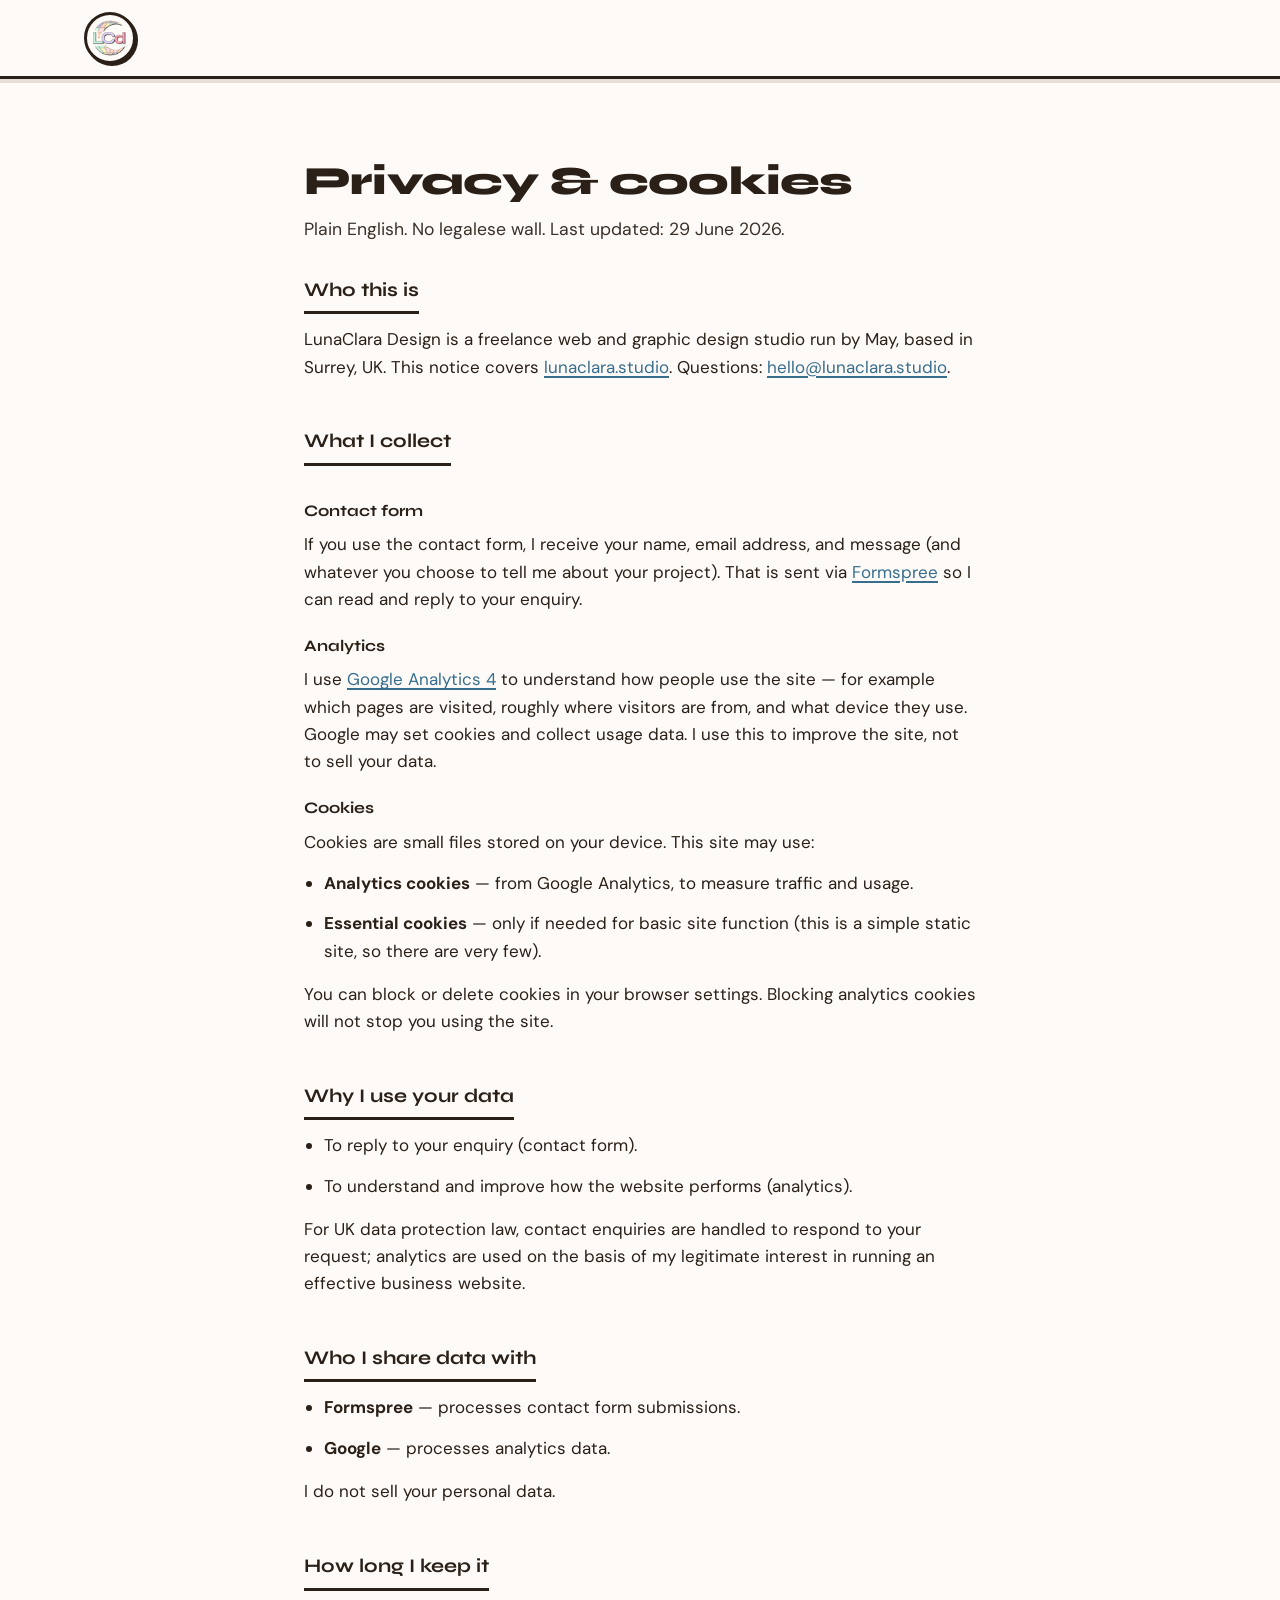
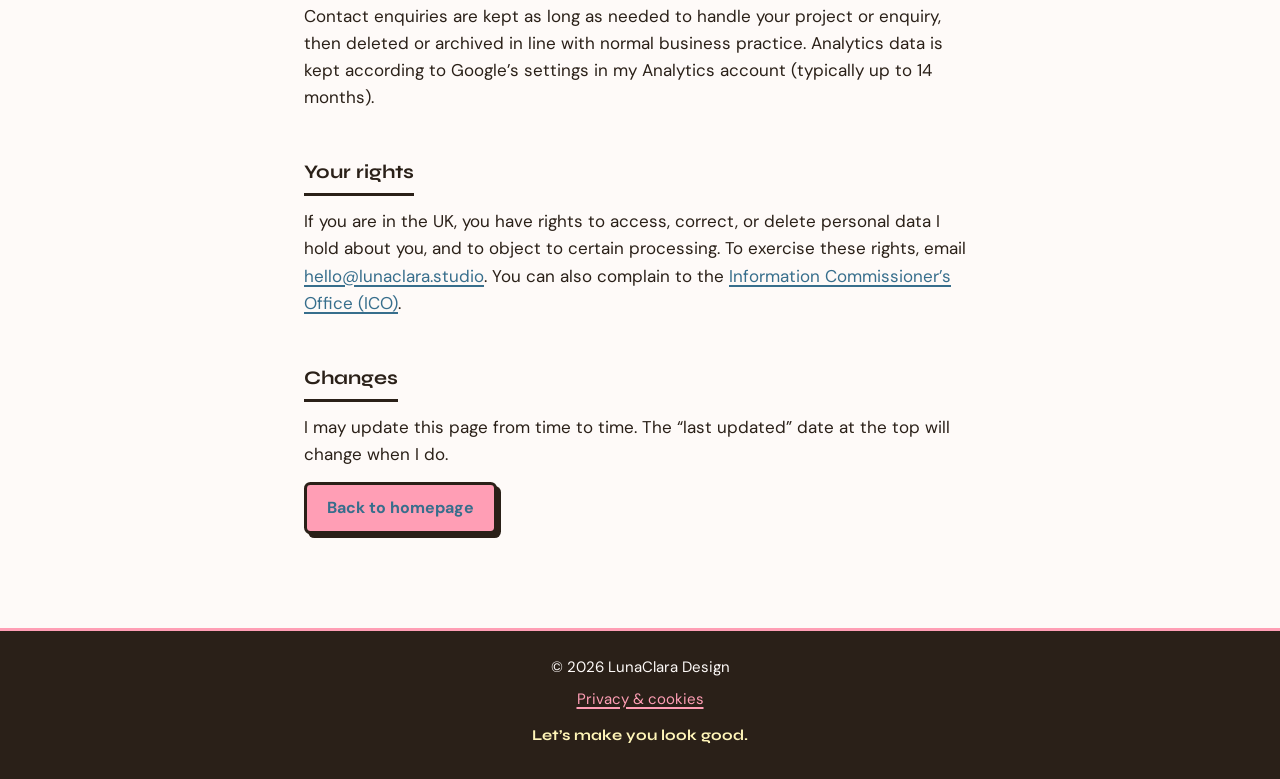
==== privacy.html @ 6fb6e013 "Add UK privacy and cookies page with site-wide disclosures. Publish privacy.html covering GA4 and co" ====
<!DOCTYPE html>
<html lang="en-GB">
<head>
  <!-- Google tag (gtag.js) -->
  <script async src="https://www.googletagmanager.com/gtag/js?id=G-HLLFFQ79LY"></script>
  <script>
    window.dataLayer = window.dataLayer || [];
    function gtag(){dataLayer.push(arguments);}
    gtag('js', new Date());
    gtag('config', 'G-HLLFFQ79LY');
  </script>
  <meta charset="UTF-8">
  <meta name="viewport" content="width=device-width, initial-scale=1.0">
  <meta name="description" content="Privacy and cookies notice for LunaClara Design — how we handle contact enquiries, analytics, and your data.">
  <meta name="theme-color" content="#2a2018">
  <title>Privacy &amp; cookies | LunaClara Design</title>
  <link rel="icon" href="assets/favicon/favicon.ico?v=1" sizes="any">
  <link rel="icon" type="image/png" sizes="32x32" href="assets/favicon/favicon-32x32.png?v=1">
  <link rel="icon" type="image/png" sizes="16x16" href="assets/favicon/favicon-16x16.png?v=1">
  <link rel="apple-touch-icon" href="assets/favicon/apple-touch-icon.png?v=1">
  <link rel="manifest" href="assets/favicon/site.webmanifest?v=1">
  <link rel="preconnect" href="https://fonts.googleapis.com">
  <link rel="preconnect" href="https://fonts.gstatic.com" crossorigin>
  <link href="https://fonts.googleapis.com/css2?family=DM+Sans:ital,opsz,wght@0,9..40,400;0,9..40,500;0,9..40,600;0,9..40,700;1,9..40,400&family=Syne:wght@600;700;800&display=swap" rel="stylesheet">
  <link rel="stylesheet" href="css/styles.css?v=cursor7">
</head>
<body>
  <a class="skip-link" href="#main">Skip to content</a>

  <header class="site-header" id="top">
    <div class="header-inner">
      <a class="logo-link" href="index.html" aria-label="LunaClara Design — home">
        <img src="assets/icon.png?v=6" alt="LunaClara Design" class="logo-img" decoding="async">
      </a>
    </div>
  </header>

  <main id="main">
    <section class="section section-legal" aria-labelledby="privacy-heading">
      <div class="section-inner legal-prose">
        <header class="section-header">
          <h1 id="privacy-heading" class="section-title">Privacy &amp; cookies</h1>
          <p class="section-intro">Plain English. No legalese wall. Last updated: 29 June 2026.</p>
        </header>

        <h2>Who this is</h2>
        <p>LunaClara Design is a freelance web and graphic design studio run by May, based in Surrey, UK. This notice covers <a href="https://lunaclara.studio">lunaclara.studio</a>. Questions: <a href="mailto:hello@lunaclara.studio">hello@lunaclara.studio</a>.</p>

        <h2>What I collect</h2>
        <h3>Contact form</h3>
        <p>If you use the contact form, I receive your name, email address, and message (and whatever you choose to tell me about your project). That is sent via <a href="https://formspree.io/legal/privacy-policy/" rel="noopener noreferrer">Formspree</a> so I can read and reply to your enquiry.</p>
        <h3>Analytics</h3>
        <p>I use <a href="https://policies.google.com/privacy" rel="noopener noreferrer">Google Analytics 4</a> to understand how people use the site — for example which pages are visited, roughly where visitors are from, and what device they use. Google may set cookies and collect usage data. I use this to improve the site, not to sell your data.</p>
        <h3>Cookies</h3>
        <p>Cookies are small files stored on your device. This site may use:</p>
        <ul>
          <li><strong>Analytics cookies</strong> — from Google Analytics, to measure traffic and usage.</li>
          <li><strong>Essential cookies</strong> — only if needed for basic site function (this is a simple static site, so there are very few).</li>
        </ul>
        <p>You can block or delete cookies in your browser settings. Blocking analytics cookies will not stop you using the site.</p>

        <h2>Why I use your data</h2>
        <ul>
          <li>To reply to your enquiry (contact form).</li>
          <li>To understand and improve how the website performs (analytics).</li>
        </ul>
        <p>For UK data protection law, contact enquiries are handled to respond to your request; analytics are used on the basis of my legitimate interest in running an effective business website.</p>

        <h2>Who I share data with</h2>
        <ul>
          <li><strong>Formspree</strong> — processes contact form submissions.</li>
          <li><strong>Google</strong> — processes analytics data.</li>
        </ul>
        <p>I do not sell your personal data.</p>

        <h2>How long I keep it</h2>
        <p>Contact enquiries are kept as long as needed to handle your project or enquiry, then deleted or archived in line with normal business practice. Analytics data is kept according to Google’s settings in my Analytics account (typically up to 14 months).</p>

        <h2>Your rights</h2>
        <p>If you are in the UK, you have rights to access, correct, or delete personal data I hold about you, and to object to certain processing. To exercise these rights, email <a href="mailto:hello@lunaclara.studio">hello@lunaclara.studio</a>. You can also complain to the <a href="https://ico.org.uk/" rel="noopener noreferrer">Information Commissioner’s Office (ICO)</a>.</p>

        <h2>Changes</h2>
        <p>I may update this page from time to time. The “last updated” date at the top will change when I do.</p>

        <p class="legal-back"><a class="btn btn-secondary" href="index.html">Back to homepage</a></p>
      </div>
    </section>
  </main>

  <footer class="site-footer">
    <div class="footer-inner">
      <p>&copy; <span id="year"></span> LunaClara Design</p>
      <p class="footer-legal"><a href="privacy.html" aria-current="page">Privacy &amp; cookies</a></p>
      <p class="footer-tag">Let’s make you look good.</p>
    </div>
  </footer>

  <script src="js/main.js"></script>
</body>
</html>
---- css/styles.css ----
/* LunaClara Design — 90s pastel retro × vaporwave pastel brutalism */

:root {
  --blush: #fde8f0;
  --lavender: #ddd0f8;
  --mint: #c8f0e0;
  --butter: #fff5b8;
  --peach: #f5d5b8;
  --hot-pink: #ff9eb5;
  --ponyo: #376e8c;
  --ink: #2a2018;
  --cream: #fefaf8;
  --warm-grey: #e8e0d8;
  --border: var(--ink);
  --shadow: 4px 4px 0 var(--ink);
  --shadow-sm: 3px 3px 0 var(--ink);
  --btn-radius: 0.4em;
  --font-display: "Syne", system-ui, sans-serif;
  --font-body: "DM Sans", system-ui, sans-serif;
  --radius: 0;
  --max: 72rem;
}

*,
*::before,
*::after {
  box-sizing: border-box;
}

html {
  scroll-behavior: smooth;
  overflow-x: clip;
}

@media (prefers-reduced-motion: reduce) {
  html {
    scroll-behavior: auto;
  }
}

body {
  margin: 0;
  font-family: var(--font-body);
  font-size: 1.0625rem;
  line-height: 1.6;
  color: var(--ink);
  background-color: var(--cream);
  background-image:
    linear-gradient(90deg, rgba(55, 110, 140, 0.06) 1px, transparent 1px),
    linear-gradient(rgba(55, 110, 140, 0.06) 1px, transparent 1px);
  background-size: 24px 24px;
  background-attachment: fixed;
  overflow-x: clip;
}

img {
  max-width: 100%;
  height: auto;
  display: block;
}

a {
  color: var(--ponyo);
  text-decoration-thickness: 2px;
  text-underline-offset: 3px;
}

a:hover {
  color: var(--ink);
}

.visually-hidden,
.sr-only {
  position: absolute;
  width: 1px;
  height: 1px;
  padding: 0;
  margin: -1px;
  overflow: hidden;
  clip: rect(0, 0, 0, 0);
  white-space: nowrap;
  border: 0;
}

.skip-link {
  position: absolute;
  top: -100%;
  left: 1rem;
  z-index: 200;
  padding: 0.75rem 1rem;
  background: var(--hot-pink);
  color: var(--ink);
  font-weight: 600;
  border: 3px solid var(--ink);
  box-shadow: var(--shadow-sm);
}

.skip-link:focus {
  top: 1rem;
}

/* Header */
.site-header {
  position: sticky;
  top: 0;
  z-index: 100;
  background: var(--cream);
  border-bottom: 3px solid var(--border);
  box-shadow: 0 4px 0 var(--warm-grey);
}

.header-inner {
  max-width: var(--max);
  margin: 0 auto;
  padding: 0.75rem 1.25rem;
  display: flex;
  align-items: center;
  justify-content: space-between;
  gap: 1rem;
}

.logo-link {
  flex-shrink: 0;
  text-decoration: none;
  display: inline-flex;
  align-items: center;
  justify-content: center;
  width: 3.25rem;
  height: 3.25rem;
  padding: 0.05rem;
  background: var(--cream);
  border: 3px solid var(--border);
  border-radius: 999px;
  box-shadow: 0.12em 0.12em 0 var(--ink);
  transition: transform 0.12s ease, box-shadow 0.12s ease, background 0.12s ease;
}

.logo-link:hover,
.logo-link:focus-visible {
  transform: translate(-0.05em, -0.05em);
  box-shadow: 0.18em 0.18em 0 var(--ink);
}

.logo-link:active {
  transform: translate(0.05em, 0.05em);
  box-shadow: 0.06em 0.06em 0 var(--ink);
}

.logo-img {
  width: 100%;
  height: 100%;
  object-fit: contain;
  border-radius: 999px;
}

.nav-toggle {
  display: none;
  flex-direction: column;
  justify-content: center;
  gap: 5px;
  width: 3.25rem;
  height: 3.25rem;
  padding: 0;
  background: var(--butter);
  border: 3px solid var(--border);
  border-radius: 999px;
  box-shadow: 0.12em 0.12em 0 var(--ink);
  cursor: pointer;
  transition: transform 0.12s ease, box-shadow 0.12s ease, background 0.12s ease;
}

.nav-toggle:hover,
.nav-toggle:focus-visible {
  transform: translate(-0.05em, -0.05em);
  box-shadow: 0.18em 0.18em 0 var(--ink);
}

.nav-toggle:active {
  transform: translate(0.05em, 0.05em);
  box-shadow: 0.06em 0.06em 0 var(--ink);
}

.nav-toggle-bar {
  display: block;
  width: 1.25rem;
  height: 3px;
  margin: 0 auto;
  background: var(--ink);
}

.site-nav .nav-list {
  list-style: none;
  margin: 0;
  padding: 0;
  display: flex;
  flex-wrap: wrap;
  align-items: center;
  gap: 0.5rem 1.25rem;
}

.site-nav a {
  font-weight: 600;
  text-decoration: none;
  color: var(--ink);
  padding: 0.35rem 0.5rem;
  border: 2px solid transparent;
}

.site-nav a:hover {
  background: var(--lavender);
  border-color: var(--ink);
}

.site-nav .nav-btn {
  display: inline-block;
  font-weight: 700;
  text-align: center;
  background: var(--hot-pink);
  border: 3px solid var(--ink);
  border-radius: var(--btn-radius);
  box-shadow: 0.12em 0.12em 0 var(--ink);
  padding: 0.4rem 0.85rem;
  transition: transform 0.12s ease, box-shadow 0.12s ease, background 0.12s ease;
}

.site-nav .nav-btn:hover,
.site-nav .nav-btn:focus-visible {
  background: var(--mint);
  border-color: var(--ink);
  transform: translate(-0.05em, -0.05em);
  box-shadow: 0.18em 0.18em 0 var(--ink);
}

.site-nav .nav-btn:active {
  transform: translate(0.05em, 0.05em);
  box-shadow: 0.06em 0.06em 0 var(--ink);
}

.site-nav .nav-cta {
  background: var(--hot-pink);
  border: 3px solid var(--ink);
  border-radius: var(--btn-radius);
  box-shadow: 0.12em 0.12em 0 var(--ink);
  padding: 0.4rem 0.85rem;
  transition: transform 0.12s ease, box-shadow 0.12s ease, background 0.12s ease;
}

.site-nav .nav-cta:hover,
.site-nav .nav-cta:focus-visible {
  background: var(--mint);
  transform: translate(-0.05em, -0.05em);
  box-shadow: 0.18em 0.18em 0 var(--ink);
}

.site-nav .nav-cta:active {
  transform: translate(0.05em, 0.05em);
  box-shadow: 0.06em 0.06em 0 var(--ink);
}
@media (max-width: 768px) {
  .nav-toggle {
    display: flex;
  }

  .site-nav {
    position: absolute;
    top: 100%;
    left: 0;
    right: 0;
    background: var(--blush);
    border-bottom: 3px solid var(--border);
    max-height: 0;
    overflow: hidden;
    transition: max-height 0.35s ease;
  }

  .site-nav.is-open {
    max-height: 20rem;
  }

  .site-nav .nav-list {
    flex-direction: column;
    align-items: stretch;
    padding: 1rem 1.25rem 1.25rem;
    gap: 0.25rem;
  }

  .site-nav a {
    display: block;
    padding: 0.65rem 0.75rem;
  }
}

/* Sections */
.section {
  padding: clamp(3rem, 8vw, 5rem) 1.25rem;
}

.section-inner {
  max-width: var(--max);
  margin: 0 auto;
  width: 100%;
  min-width: 0;
}

.section-header {
  margin-bottom: 2rem;
  max-width: 100%;
  width: 100%;
}

.section-header .section-title,
.section-header .section-intro {
  width: 100%;
  max-width: 100%;
}

.section-title {
  font-family: var(--font-display);
  font-weight: 800;
  font-size: clamp(1.75rem, 4vw, 2.5rem);
  line-height: 1.1;
  margin: 0 0 0.75rem;
  letter-spacing: -0.02em;
  max-width: 100%;
  overflow-wrap: break-word;
}

.section-intro {
  margin: 0;
  font-size: 1.1rem;
  color: var(--ink);
  opacity: 0.92;
  max-width: 100%;
  overflow-wrap: break-word;
}

/* Hot pink shadow on key section titles */
#services-heading,
#about-heading,
#collab-heading,
#portfolio-heading,
#contact-heading {
  text-shadow: 3px 3px 0 var(--hot-pink);
}

#collab-heading {
  white-space: nowrap;
  letter-spacing: -0.035em;
  font-size: clamp(0.875rem, 2.8vw + 0.85rem, 2.5rem);
}

/* Hero */
.hero {
  position: relative;
  min-height: min(85vh, 40rem);
  display: flex;
  align-items: center;
  justify-content: center;
  padding-top: 2rem;
  padding-bottom: 3rem;
  background:
    linear-gradient(165deg, var(--lavender) 0%, var(--blush) 45%, var(--mint) 100%);
  border-bottom: 3px solid var(--border);
  overflow: hidden;
}

.hero-grid {
  position: absolute;
  inset: 0;
  background-image:
    linear-gradient(rgba(42, 32, 24, 0.08) 1px, transparent 1px),
    linear-gradient(90deg, rgba(42, 32, 24, 0.08) 1px, transparent 1px);
  background-size: 32px 32px;
  pointer-events: none;
}

.hero-layout {
  position: relative;
  width: 100%;
  max-width: var(--max);
  margin: 0 auto;
  padding: 1rem 1.25rem 2rem;
  display: grid;
  gap: 1.75rem;
  align-items: center;
  justify-items: center;
}

.hero-brand {
  display: flex;
  align-items: center;
  justify-content: center;
  width: 100%;
  max-width: 22rem;
}

.hero-mark {
  position: relative;
  width: min(22rem, 88vw);
  aspect-ratio: 1 / 1;
  display: grid;
  place-items: center;
}

.hero-rotating {
  position: absolute;
  inset: -18%;
  width: 136%;
  height: 136%;
  animation: hero-spin 20s linear infinite;
  pointer-events: none;
  z-index: 0;
}

@keyframes hero-spin {
  to { transform: rotate(360deg); }
}

@media (prefers-reduced-motion: reduce) {
  .hero-rotating { animation: none; }
}

@media (max-width: 859px) {
  .hero-layout {
    max-width: 100%;
    padding-inline: 1rem;
  }

  .hero-brand {
    max-width: 100%;
    width: 100%;
  }

  .hero-mark {
    /* Ring is ~128% of mark — keep total width inside viewport padding */
    width: min(16rem, calc((100vw - 3rem) / 1.28));
    margin-inline: auto;
  }

  .hero-rotating {
    inset: -14%;
    width: 128%;
    height: 128%;
  }

  .hero-copy {
    width: 100%;
    max-width: 100%;
    min-width: 0;
  }

  .hero-badge {
    display: block;
    width: fit-content;
    max-width: 100%;
    margin-inline: auto;
    box-sizing: border-box;
    white-space: normal;
    overflow-wrap: break-word;
    text-wrap: balance;
    font-size: 0.7rem;
    line-height: 1.4;
    letter-spacing: 0.035em;
    padding: 0.4rem 0.55rem;
    text-align: center;
  }

  .hero-actions {
    flex-direction: column;
    align-items: stretch;
    width: 100%;
    max-width: 18rem;
    margin-inline: auto;
  }

  .hero-actions .btn {
    width: 100%;
  }

  #collab-heading {
    white-space: normal;
  }
}

.hero-logo {
  position: relative;
  z-index: 1;
  display: block;
  width: 100%;
  max-width: 100%;
  height: auto;
  max-height: none;
  object-fit: contain;
  border: 3px solid var(--border);
  border-radius: 999px;
  box-shadow: var(--shadow);
  background: var(--cream);
  padding: clamp(0.12rem, 0.7vw, 0.45rem);
}

.hero-copy {
  max-width: 36rem;
  text-align: center;
}

@media (min-width: 860px) {
  .hero-layout {
    grid-template-columns: minmax(16rem, 1.15fr) minmax(0, 1fr);
    gap: clamp(2rem, 5vw, 3.5rem);
    padding: 2rem 1.5rem 3rem;
    align-items: center;
    justify-items: stretch;
  }

  .hero-brand {
    max-width: none;
    justify-content: center;
  }

  .hero-logo {
    width: 100%;
    max-width: 100%;
  }

  .hero-copy {
    text-align: center;
    max-width: none;
    display: grid;
    justify-items: center;
  }

  .hero-lede {
    margin-left: auto;
    margin-right: auto;
    max-width: 34rem;
  }

  .hero-actions {
    justify-content: center;
  }
}

.hero-badge {
  display: inline-block;
  margin: 0 0 1rem;
  padding: 0.3rem 0.55rem;
  font-size: 0.8125rem;
  font-weight: 600;
  text-transform: uppercase;
  letter-spacing: 0.06em;
  white-space: nowrap;
  background: var(--butter);
  border: 3px solid var(--border);
  border-radius: var(--btn-radius);
  box-shadow: var(--shadow-sm);
}

.hero-title {
  font-family: var(--font-display);
  font-weight: 800;
  font-size: clamp(2.25rem, 7vw, 3.5rem);
  line-height: 1.05;
  margin: 0 0 0.5rem;
  letter-spacing: -0.03em;
  text-shadow: 3px 3px 0 var(--hot-pink);
}

.hero-tagline {
  font-family: var(--font-display);
  font-weight: 700;
  font-size: clamp(1.35rem, 3.5vw, 1.85rem);
  color: var(--hot-pink);
  margin: 0 0 1rem;
  /* Ink “edge” + chunky offset (palette black, not pure #000) */
  text-shadow:
    2px 0 0 var(--ink),
    -2px 0 0 var(--ink),
    0 2px 0 var(--ink),
    0 -2px 0 var(--ink),
    2px 2px 0 var(--ink),
    -2px 2px 0 var(--ink),
    2px -2px 0 var(--ink),
    -2px -2px 0 var(--ink),
    4px 4px 0 var(--ink);
}

.hero-lede {
  margin: 0 0 1.75rem;
  font-size: 1.125rem;
  max-width: 32rem;
  margin-left: auto;
  margin-right: auto;
  text-shadow:
    0 2px 0 var(--cream),
    0 4px 0 var(--cream);
}

.hero-actions {
  display: flex;
  flex-wrap: wrap;
  gap: 0.75rem;
  justify-content: center;
}

/* Buttons */
.btn {
  display: inline-block;
  font-family: var(--font-body);
  font-weight: 700;
  font-size: 1rem;
  text-align: center;
  text-decoration: none;
  color: var(--ink);
  padding: 0.65rem 1.25rem;
  border: 3px solid var(--border);
  background: var(--hot-pink);
  border-radius: var(--btn-radius);
  box-shadow: 0.12em 0.12em 0 var(--ink);
  cursor: pointer;
  transition: transform 0.12s ease, box-shadow 0.12s ease;
}

.btn:hover,
.btn:focus-visible {
  background: var(--mint);
  color: var(--ink);
  transform: translate(-0.05em, -0.05em);
  box-shadow: 0.18em 0.18em 0 var(--ink);
}

.btn:focus-visible {
  outline: 3px solid var(--ink);
  outline-offset: 3px;
}

.btn:active {
  transform: translate(0.05em, 0.05em);
  box-shadow: 0.06em 0.06em 0 var(--ink) !important;
}

.btn-primary {
  background: var(--hot-pink);
  box-shadow: var(--shadow);
}

.btn-secondary {
  background: var(--hot-pink);
  box-shadow: var(--shadow);
}

.btn-full {
  width: 100%;
}

/* Services */
.section-services {
  background: var(--cream);
}

.service-block {
  margin-bottom: 2.5rem;
  padding: 1.5rem;
  background: var(--butter);
  border: 3px solid var(--border);
  border-radius: var(--btn-radius);
  box-shadow: var(--shadow);
}

.service-block:last-child {
  margin-bottom: 0;
}

.service-heading {
  font-family: var(--font-display);
  font-weight: 700;
  font-size: 1.35rem;
  margin: 0 0 0.5rem;
  padding-bottom: 0.5rem;
  border-bottom: 3px solid var(--ink);
  display: inline-block;
}

.service-blurb {
  margin: 0 0 1.125rem;
  font-size: 1rem;
  line-height: 1.55;
  max-width: 100%;
  overflow-wrap: break-word;
}

.table-wrap {
  overflow-x: auto;
  -webkit-overflow-scrolling: touch;
  max-width: 100%;
  width: 100%;
}

.price-table {
  width: 100%;
  border-collapse: collapse;
  font-size: 0.9375rem;
}

.price-table th,
.price-table td {
  padding: 0.75rem 0.65rem;
  text-align: left;
  vertical-align: top;
  border: 2px solid var(--ink);
}

.price-table thead th {
  font-family: var(--font-display);
  font-weight: 700;
  background: var(--lavender);
}

.price-table tbody tr:nth-child(odd) {
  background: var(--cream);
}

.price-table tbody tr:nth-child(even) {
  background: var(--blush);
}

.price-table .price {
  font-weight: 700;
  white-space: nowrap;
  background: var(--mint);
}

.price-table .per {
  font-weight: 600;
  font-size: 0.875em;
  opacity: 0.9;
}

.price-table--compact .price {
  text-align: right;
}

.pricing-note {
  margin: 2rem 0 0;
  width: 100%;
  box-sizing: border-box;
  padding: 1rem 1.25rem;
  font-size: 1.05rem;
  font-weight: 600;
  line-height: 1.5;
  color: var(--ink);
  background: var(--lavender);
  border: 3px solid var(--border);
  border-radius: var(--btn-radius);
  box-shadow: var(--shadow-sm);
}

/* Made with you — process steps */
.section-collab {
  background: linear-gradient(180deg, var(--mint) 0%, var(--lavender) 55%, var(--blush) 100%);
}

.section-collab .section-header {
  max-width: none;
}

.section-collab .section-intro {
  white-space: nowrap;
  letter-spacing: -0.02em;
  font-size: clamp(0.75rem, 1.05vw + 0.65rem, 1.1rem);
  overflow-x: auto;
  max-width: 100%;
  -webkit-overflow-scrolling: touch;
  scrollbar-width: thin;
}

.collab-steps {
  --collab-corner: 1.65rem;
  display: grid;
  gap: 1.25rem;
  grid-template-columns: 1fr;
  justify-items: stretch;
  align-items: stretch;
}

@media (min-width: 640px) {
  .collab-steps {
    grid-template-columns: repeat(2, minmax(0, 1fr));
    align-items: stretch;
  }
}

@media (min-width: 1080px) {
  .collab-steps {
    grid-template-columns: repeat(4, minmax(0, 1fr));
    gap: 1rem 1.15rem;
  }
}

.collab-card {
  margin: 0;
  box-sizing: border-box;
  width: 100%;
  height: 100%;
  min-height: 100%;
  padding: 1.35rem 1.1rem;
  background: var(--cream);
  border: 3px solid var(--border);
  /* Neo-brutalist “leaf”: rounded top-left + bottom-right only */
  border-radius: var(--collab-corner) 0 var(--collab-corner) 0;
  box-shadow: var(--shadow);
  display: flex;
  flex-direction: column;
  align-items: stretch;
  justify-content: flex-start;
  align-content: flex-start;
  text-align: center;
  min-width: 0;
  transition: transform 0.12s ease, box-shadow 0.12s ease;
}

.collab-card:hover {
  transform: translate(-0.05em, -0.05em);
  box-shadow: 0.18em 0.18em 0 var(--ink);
}

@media (prefers-reduced-motion: reduce) {
  .collab-card {
    transition: none;
  }

  .collab-card:hover {
    transform: none;
    box-shadow: var(--shadow);
  }
}

.collab-card-title {
  font-family: var(--font-display);
  font-weight: 700;
  font-size: clamp(1rem, 1.35vw, 1.15rem);
  line-height: 1.2;
  margin: 0 0 0.65rem;
  padding: 0 0 0.45rem;
  border-bottom: 3px solid var(--ink);
  box-sizing: border-box;
  /* Same vertical position + full-width rule across cards in a row */
  min-height: calc(4 * 1.2em + 0.45rem + 3px);
  display: flex;
  flex-direction: column;
  justify-content: center;
  align-items: stretch;
  width: 100%;
  max-width: 100%;
  text-align: center;
  text-wrap: balance;
  flex: 0 0 auto;
}

.collab-card-text {
  margin: 0;
  padding: 0;
  font-size: clamp(0.875rem, 1.1vw, 0.98rem);
  line-height: 1.5;
  flex: 0 1 auto;
  flex-grow: 0;
  width: 100%;
  max-width: 100%;
  text-align: center;
  text-wrap: balance;
}

/* Portfolio */
.section-portfolio {
  background: var(--cream);
  border-top: 3px solid var(--border);
}

.portfolio-grid {
  display: grid;
  gap: 1.25rem;
  grid-template-columns: 1fr;
}

@media (min-width: 960px) {
  .portfolio-grid {
    grid-template-columns: repeat(3, minmax(0, 1fr));
    gap: 1rem 1.25rem;
    align-items: stretch;
  }
}

.portfolio-project {
  margin: 0;
  padding: 1rem;
  background: var(--butter);
  border: 3px solid var(--border);
  border-radius: var(--btn-radius);
  box-shadow: var(--shadow);
  display: flex;
  flex-direction: column;
  min-width: 0;
  height: 100%;
}

.portfolio-project-title {
  font-family: var(--font-display);
  font-weight: 700;
  font-size: clamp(1rem, 2.2vw, 1.2rem);
  margin: 0 0 0.75rem;
  padding-bottom: 0.45rem;
  border-bottom: 3px solid var(--ink);
  display: inline-block;
  max-width: 100%;
  align-self: center;
  text-align: center;
  text-wrap: balance;
}

.portfolio-carousel {
  width: 100%;
  max-width: 100%;
  margin-inline: 0;
  flex: 1 1 auto;
  display: flex;
  flex-direction: column;
  gap: 0.65rem;
  min-height: 0;
}

/* Align carousel image + dots across the three cards (shared row heights); must follow base .portfolio-project rules */
@supports (grid-template-rows: subgrid) {
  @media (min-width: 960px) {
    .portfolio-grid {
      grid-template-rows: auto auto auto auto;
    }

    .portfolio-project {
      display: grid;
      grid-template-rows: subgrid;
      grid-row: span 4;
      grid-template-columns: minmax(0, 1fr);
    }

    .portfolio-project .portfolio-carousel {
      flex: unset;
      height: 100%;
      min-height: 0;
    }
  }
}

.carousel-viewport {
  overflow: hidden;
  width: 100%;
  max-width: 100%;
  flex: 0 0 auto;
  min-height: 0;
  min-width: 0;
  height: min(34vh, 200px);
  max-height: min(34vh, 200px);
  border: 3px solid var(--ink);
  border-radius: var(--btn-radius);
  background: var(--cream);
  box-shadow: var(--shadow-sm);
  isolation: isolate;
}

.carousel-track {
  display: flex;
  margin: 0;
  padding: 0;
  list-style: none;
  transition: transform 0.4s ease;
  will-change: transform;
  height: 100%;
}

.carousel-slide {
  flex-shrink: 0;
  box-sizing: border-box;
  height: 100%;
  display: flex;
  align-items: center;
  justify-content: center;
  padding: 0.4rem;
}

.carousel-slide img {
  display: block;
  max-width: 100%;
  max-height: 100%;
  width: auto;
  height: auto;
  object-fit: contain;
}

@media (min-width: 600px) and (max-width: 959px) {
  .carousel-viewport {
    height: min(36vh, 240px);
    max-height: min(36vh, 240px);
  }
}

.carousel-toolbar {
  display: flex;
  flex-wrap: wrap;
  align-items: center;
  justify-content: center;
  gap: 0.5rem;
  margin-top: auto;
  flex-shrink: 0;
}

.carousel-dots {
  display: flex;
  flex-wrap: wrap;
  justify-content: center;
  gap: 0.625rem;
}

/* Minimum 24×24px touch target (WCAG); slightly larger than old 12px dots, same brutalist style */
.carousel-dot {
  box-sizing: border-box;
  width: 24px;
  height: 24px;
  min-width: 24px;
  min-height: 24px;
  padding: 0;
  border: 2px solid var(--ink);
  border-radius: var(--btn-radius);
  background: var(--cream);
  cursor: pointer;
  box-shadow: 2px 2px 0 var(--ink);
}

.carousel-dot[aria-current="true"] {
  background: var(--hot-pink);
}

.carousel-dot:hover,
.carousel-dot:focus-visible {
  background: var(--mint);
  outline: none;
}

.carousel-dot:active {
  transform: translate(0.05em, 0.05em);
  box-shadow: 0.06em 0.06em 0 var(--ink);
}

.carousel-dot:focus-visible {
  outline: 3px solid var(--ink);
  outline-offset: 2px;
}

@media (prefers-reduced-motion: reduce) {
  .carousel-track {
    transition: none;
  }
}

/* Testimonials */
.section-testimonials {
  background: var(--lavender);
  border-top: 3px solid var(--border);
  border-bottom: 3px solid var(--border);
}

.testimonials-grid {
  display: grid;
  gap: 1.25rem;
  grid-template-columns: 1fr;
}

@media (min-width: 900px) {
  .testimonials-grid {
    grid-template-columns: repeat(2, minmax(0, 1fr));
    gap: 1.5rem;
    align-items: stretch;
  }
}

.testimonial-card {
  margin: 0;
  padding: 1.25rem;
  background: var(--cream);
  border: 3px solid var(--border);
  border-radius: var(--btn-radius);
  box-shadow: var(--shadow-sm);
  display: flex;
  flex-direction: column;
  gap: 0.85rem;
  min-width: 0;
}

.testimonial-quote {
  margin: 0;
  font-size: 1.05rem;
  line-height: 1.55;
}

.testimonial-meta {
  margin-top: auto;
  font-weight: 700;
  color: var(--ink);
}

/* About */
.section-about {
  background: linear-gradient(180deg, var(--blush) 0%, var(--peach) 100%);
  border-top: 3px solid var(--border);
  border-bottom: 3px solid var(--border);
}

.about-grid {
  display: grid;
  gap: 1.5rem;
}

@media (min-width: 900px) {
  .about-grid {
    grid-template-columns: 1fr 1fr;
    align-items: start;
  }

  .about-grid .section-header {
    grid-column: 1 / -1;
    max-width: none;
  }

  .about-card--main {
    grid-column: 1;
  }

  .about-card--list {
    grid-column: 2;
  }
}

.about-card {
  padding: 1.5rem;
  background: var(--cream);
  border: 3px solid var(--border);
  border-radius: var(--btn-radius);
  box-shadow: var(--shadow-sm);
}

.about-subheading {
  font-family: var(--font-display);
  font-weight: 700;
  font-size: 1.2rem;
  margin: 0 0 0.85rem;
  padding-bottom: 0.45rem;
  color: var(--ink);
  display: inline-block;
  max-width: 100%;
  border-bottom: 3px solid var(--ink);
}

.about-card-intro {
  margin: 0 0 1rem;
  font-size: 1.05rem;
  font-weight: 500;
  line-height: 1.55;
  opacity: 0.95;
}

.about-card p {
  margin: 0 0 1rem;
}

.about-card p:last-child {
  margin-bottom: 0;
}

.diff-list {
  margin: 0;
  padding-left: 1.15rem;
}

.diff-list li {
  margin-bottom: 0.65rem;
}

.diff-list li:last-child {
  margin-bottom: 0;
}

/* Contact */
.section-contact {
  background: var(--mint);
}

.contact-layout {
  display: grid;
  gap: 2rem;
}

@media (min-width: 768px) {
  .contact-layout {
    grid-template-columns: 1fr minmax(12rem, 16rem);
    align-items: start;
  }
}

.contact-form {
  padding: 1.5rem;
  background: var(--cream);
  border: 3px solid var(--border);
  border-radius: var(--btn-radius);
  box-shadow: var(--shadow);
}

.field {
  margin-bottom: 1rem;
}

.field label {
  display: block;
  font-weight: 600;
  margin-bottom: 0.35rem;
}

.field input,
.field select,
.field textarea {
  width: 100%;
  font-family: var(--font-body);
  font-size: 1rem;
  padding: 0.6rem 0.75rem;
  border: 3px solid var(--ink);
  background: var(--cream);
  border-radius: var(--btn-radius);
}

.field input:focus,
.field select:focus,
.field textarea:focus {
  outline: 3px solid var(--hot-pink);
  outline-offset: 2px;
}

.field textarea {
  resize: vertical;
  min-height: 8rem;
}

.form-hint {
  font-size: 0.875rem;
  margin: 0 0 1rem;
  opacity: 0.85;
}

.contact-aside {
  padding: 1.25rem;
  background: var(--butter);
  border: 3px solid var(--border);
  border-radius: var(--btn-radius);
  box-shadow: var(--shadow-sm);
  align-self: start;
}

.contact-email {
  font-size: 1.1rem;
  font-weight: 700;
  margin: 0 0 0.5rem;
  word-break: break-all;
}

.contact-email a {
  color: var(--ink);
}

.contact-domain {
  margin: 0;
  font-size: 0.9375rem;
}

/* Footer */
.site-footer {
  padding: 1.5rem 1.25rem 2rem;
  background: var(--ink);
  color: var(--cream);
  border-top: 3px solid var(--hot-pink);
}

.footer-inner {
  max-width: var(--max);
  margin: 0 auto;
  text-align: center;
}

.site-footer p {
  margin: 0 0 0.5rem;
  font-size: 0.9375rem;
}

.site-footer a {
  color: var(--hot-pink);
}

.footer-tag {
  font-family: var(--font-display);
  font-weight: 700;
  margin-bottom: 0 !important;
  color: var(--butter);
}

.footer-legal {
  margin-bottom: 0.75rem !important;
}

/* Legal / privacy */
.section-legal {
  background: var(--cream);
}

.legal-prose {
  max-width: 42rem;
}

.legal-prose h2 {
  font-family: var(--font-display);
  font-weight: 700;
  font-size: 1.2rem;
  margin: 2rem 0 0.75rem;
  padding-bottom: 0.35rem;
  border-bottom: 3px solid var(--ink);
  display: inline-block;
}

.legal-prose h2:first-of-type {
  margin-top: 0;
}

.legal-prose h3 {
  font-family: var(--font-display);
  font-weight: 700;
  font-size: 1rem;
  margin: 1.25rem 0 0.5rem;
}

.legal-prose p,
.legal-prose li {
  margin: 0 0 0.85rem;
}

.legal-prose ul {
  margin: 0 0 1rem;
  padding-left: 1.25rem;
}

.legal-prose a {
  color: var(--ponyo);
}

.legal-back {
  margin-top: 2rem;
}

.form-privacy-note {
  margin: 0 0 1rem;
  font-size: 0.875rem;
  line-height: 1.5;
  color: var(--ink);
  opacity: 0.9;
}

.form-privacy-note a {
  color: var(--ponyo);
}
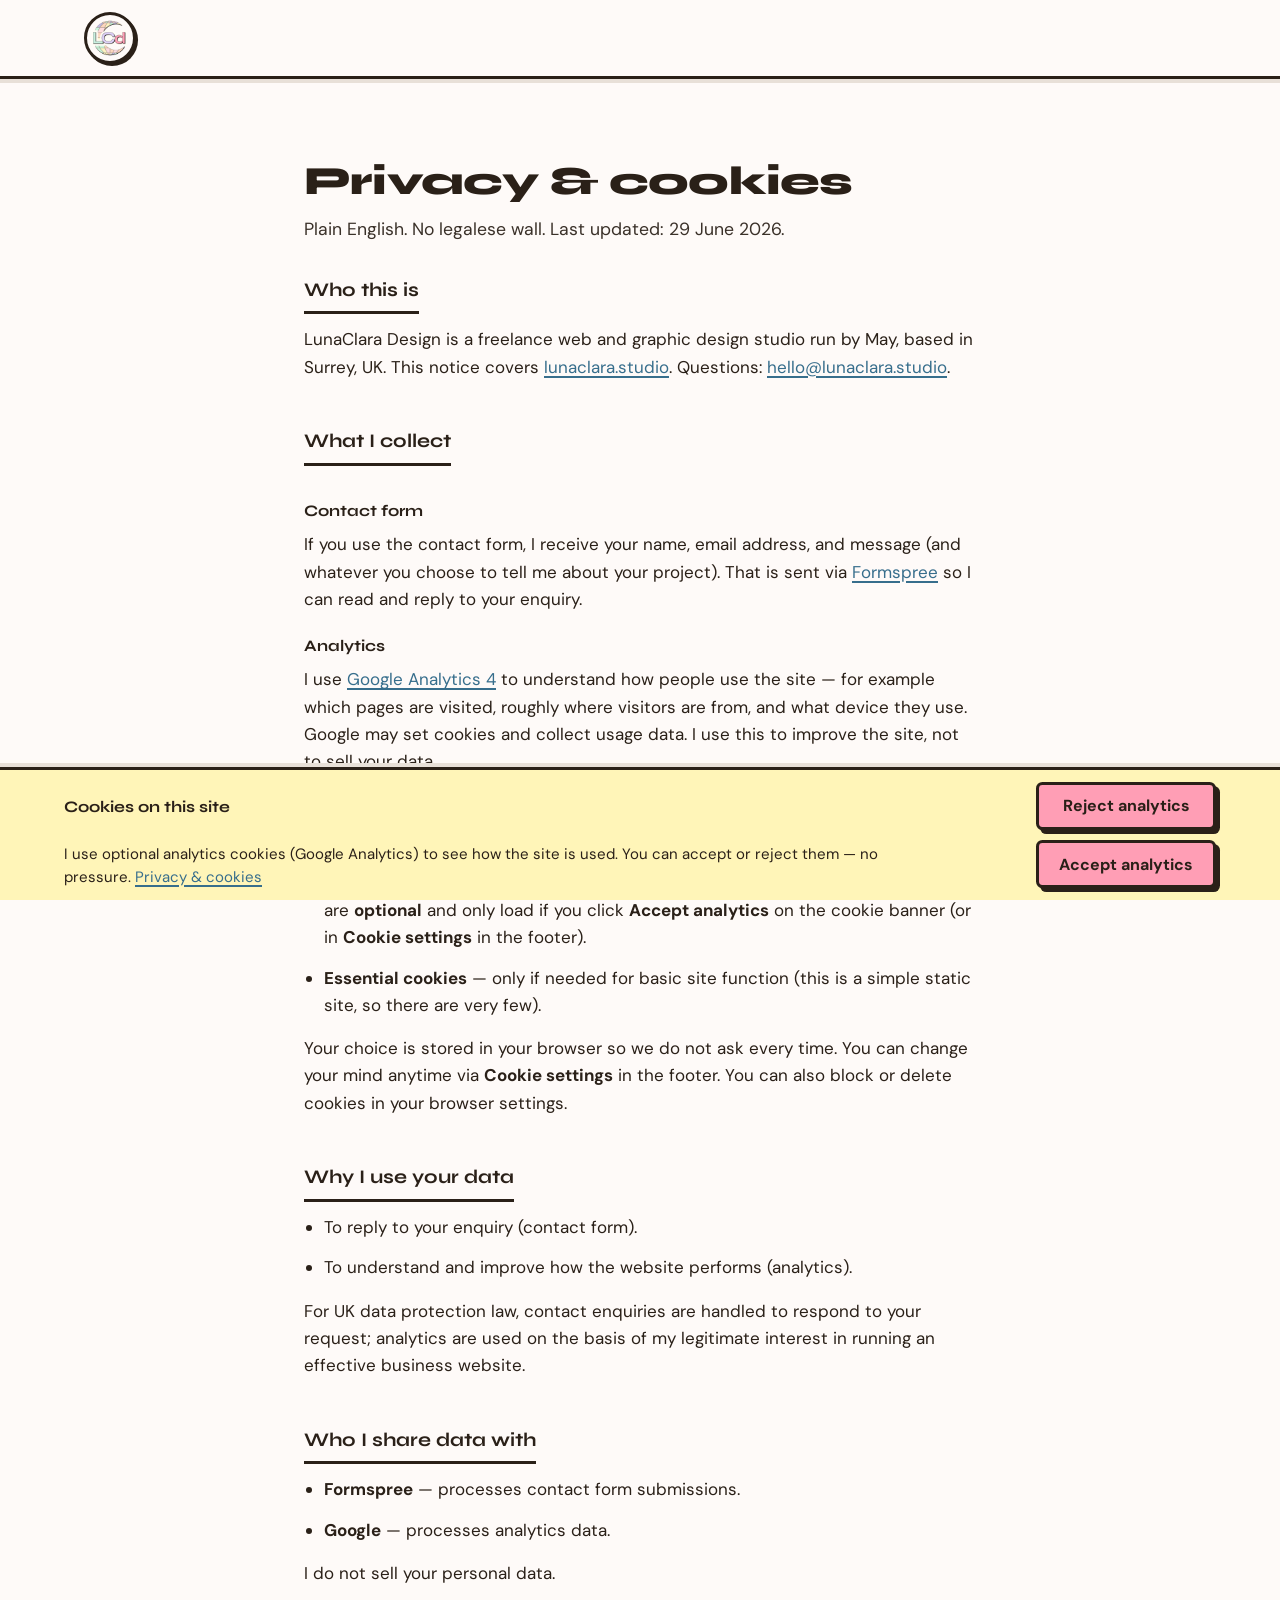
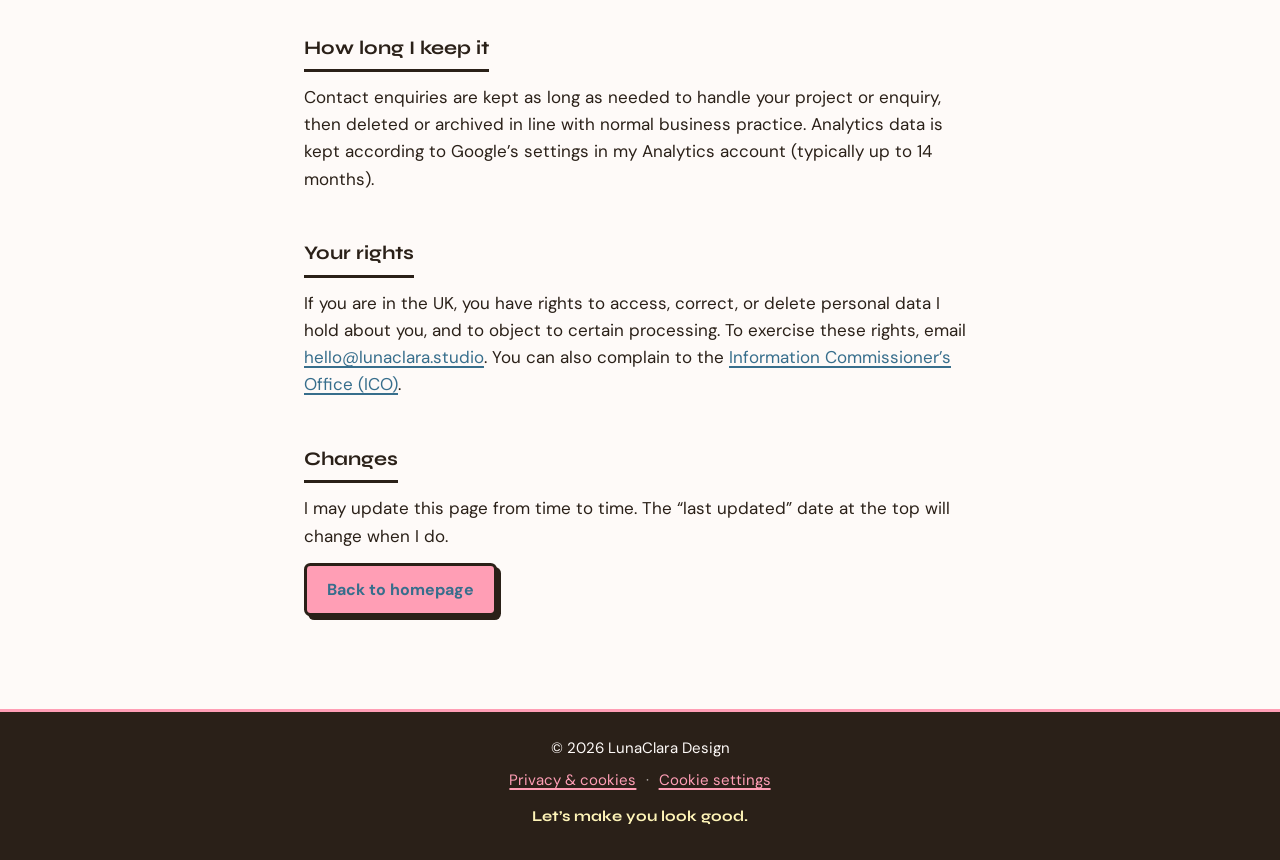
==== commit 64da7af9: "Add ICO-style cookie consent banner before Google Analytics loads. Block GA4 until visitors accept a" ====
--- a/privacy.html
+++ b/privacy.html
@@ -1,14 +1,20 @@
 <!DOCTYPE html>
 <html lang="en-GB">
 <head>
-  <!-- Google tag (gtag.js) -->
-  <script async src="https://www.googletagmanager.com/gtag/js?id=G-HLLFFQ79LY"></script>
+  <!-- Google Consent Mode defaults (analytics blocked until opt-in) -->
   <script>
     window.dataLayer = window.dataLayer || [];
     function gtag(){dataLayer.push(arguments);}
     gtag('js', new Date());
-    gtag('config', 'G-HLLFFQ79LY');
+    gtag('consent', 'default', {
+      analytics_storage: 'denied',
+      ad_storage: 'denied',
+      ad_user_data: 'denied',
+      ad_personalization: 'denied',
+      wait_for_update: 500
+    });
   </script>
+  <script src="js/cookie-consent.js" defer></script>
   <meta charset="UTF-8">
   <meta name="viewport" content="width=device-width, initial-scale=1.0">
   <meta name="description" content="Privacy and cookies notice for LunaClara Design — how we handle contact enquiries, analytics, and your data.">
@@ -22,7 +28,7 @@
   <link rel="preconnect" href="https://fonts.googleapis.com">
   <link rel="preconnect" href="https://fonts.gstatic.com" crossorigin>
   <link href="https://fonts.googleapis.com/css2?family=DM+Sans:ital,opsz,wght@0,9..40,400;0,9..40,500;0,9..40,600;0,9..40,700;1,9..40,400&family=Syne:wght@600;700;800&display=swap" rel="stylesheet">
-  <link rel="stylesheet" href="css/styles.css?v=cursor7">
+  <link rel="stylesheet" href="css/styles.css?v=cursor8">
 </head>
 <body>
   <a class="skip-link" href="#main">Skip to content</a>
@@ -54,10 +60,10 @@
         <h3>Cookies</h3>
         <p>Cookies are small files stored on your device. This site may use:</p>
         <ul>
-          <li><strong>Analytics cookies</strong> — from Google Analytics, to measure traffic and usage.</li>
+          <li><strong>Analytics cookies</strong> — from Google Analytics, to measure traffic and usage. These are <strong>optional</strong> and only load if you click <strong>Accept analytics</strong> on the cookie banner (or in <strong>Cookie settings</strong> in the footer).</li>
           <li><strong>Essential cookies</strong> — only if needed for basic site function (this is a simple static site, so there are very few).</li>
         </ul>
-        <p>You can block or delete cookies in your browser settings. Blocking analytics cookies will not stop you using the site.</p>
+        <p>Your choice is stored in your browser so we do not ask every time. You can change your mind anytime via <strong>Cookie settings</strong> in the footer. You can also block or delete cookies in your browser settings.</p>
 
         <h2>Why I use your data</h2>
         <ul>
@@ -90,7 +96,11 @@
   <footer class="site-footer">
     <div class="footer-inner">
       <p>&copy; <span id="year"></span> LunaClara Design</p>
-      <p class="footer-legal"><a href="privacy.html" aria-current="page">Privacy &amp; cookies</a></p>
+      <p class="footer-legal">
+        <a href="privacy.html" aria-current="page">Privacy &amp; cookies</a>
+        <span class="footer-sep" aria-hidden="true">·</span>
+        <button type="button" class="footer-cookie-btn" data-cookie-settings>Cookie settings</button>
+      </p>
       <p class="footer-tag">Let’s make you look good.</p>
     </div>
   </footer>
--- a/css/styles.css
+++ b/css/styles.css
@@ -1369,3 +1369,109 @@
 .form-privacy-note a {
   color: var(--ponyo);
 }
+
+/* Cookie consent banner */
+.cookie-consent {
+  position: fixed;
+  inset-inline: 0;
+  bottom: 0;
+  z-index: 150;
+  padding: 0.75rem 1rem calc(0.75rem + env(safe-area-inset-bottom, 0px));
+  background: var(--butter);
+  border-top: 3px solid var(--ink);
+  box-shadow: 0 -4px 0 var(--warm-grey);
+}
+
+.cookie-consent[hidden] {
+  display: none;
+}
+
+.cookie-consent-inner {
+  max-width: var(--max);
+  margin: 0 auto;
+  display: grid;
+  gap: 0.75rem;
+}
+
+.cookie-consent-title {
+  margin: 0;
+  font-family: var(--font-display);
+  font-weight: 700;
+  font-size: 1rem;
+}
+
+.cookie-consent-text {
+  margin: 0;
+  font-size: 0.9375rem;
+  line-height: 1.5;
+  max-width: 52rem;
+}
+
+.cookie-consent-text a {
+  color: var(--ponyo);
+}
+
+.cookie-consent-actions {
+  display: flex;
+  flex-wrap: wrap;
+  gap: 0.65rem;
+}
+
+.cookie-consent-btn {
+  flex: 1 1 10rem;
+  min-width: min(100%, 10rem);
+}
+
+.footer-sep {
+  margin-inline: 0.35rem;
+  opacity: 0.65;
+}
+
+.footer-cookie-btn {
+  font: inherit;
+  font-size: inherit;
+  color: var(--hot-pink);
+  background: none;
+  border: none;
+  padding: 0;
+  text-decoration: underline;
+  text-decoration-thickness: 2px;
+  text-underline-offset: 3px;
+  cursor: pointer;
+}
+
+.footer-cookie-btn:hover,
+.footer-cookie-btn:focus-visible {
+  color: var(--butter);
+}
+
+.footer-cookie-btn:focus-visible {
+  outline: 3px solid var(--hot-pink);
+  outline-offset: 3px;
+}
+
+@media (min-width: 640px) {
+  .cookie-consent-inner {
+    grid-template-columns: 1fr auto;
+    align-items: end;
+    column-gap: 1.25rem;
+  }
+
+  .cookie-consent-title,
+  .cookie-consent-text {
+    grid-column: 1;
+  }
+
+  .cookie-consent-actions {
+    grid-column: 2;
+    grid-row: 1 / span 2;
+    flex-direction: column;
+    align-self: center;
+    min-width: 11rem;
+  }
+
+  .cookie-consent-btn {
+    flex: 0 0 auto;
+    width: 100%;
+  }
+}
